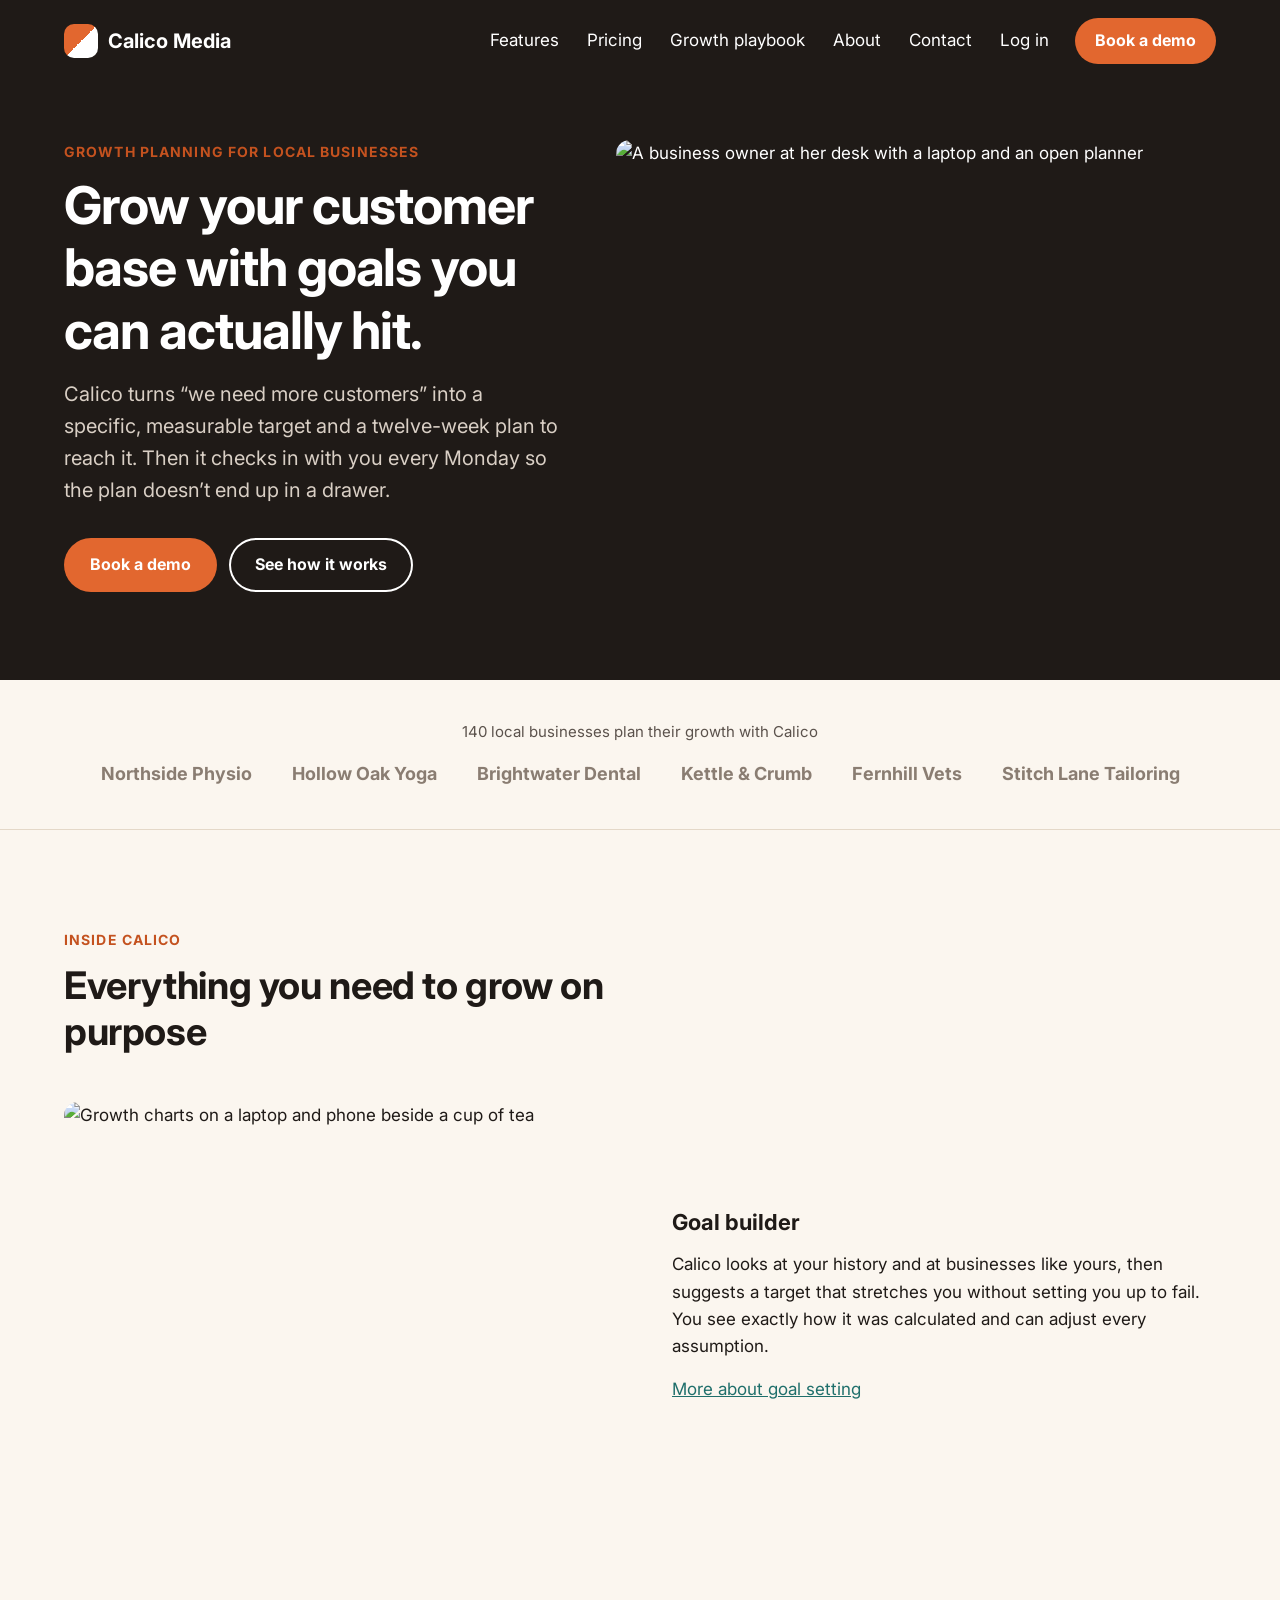
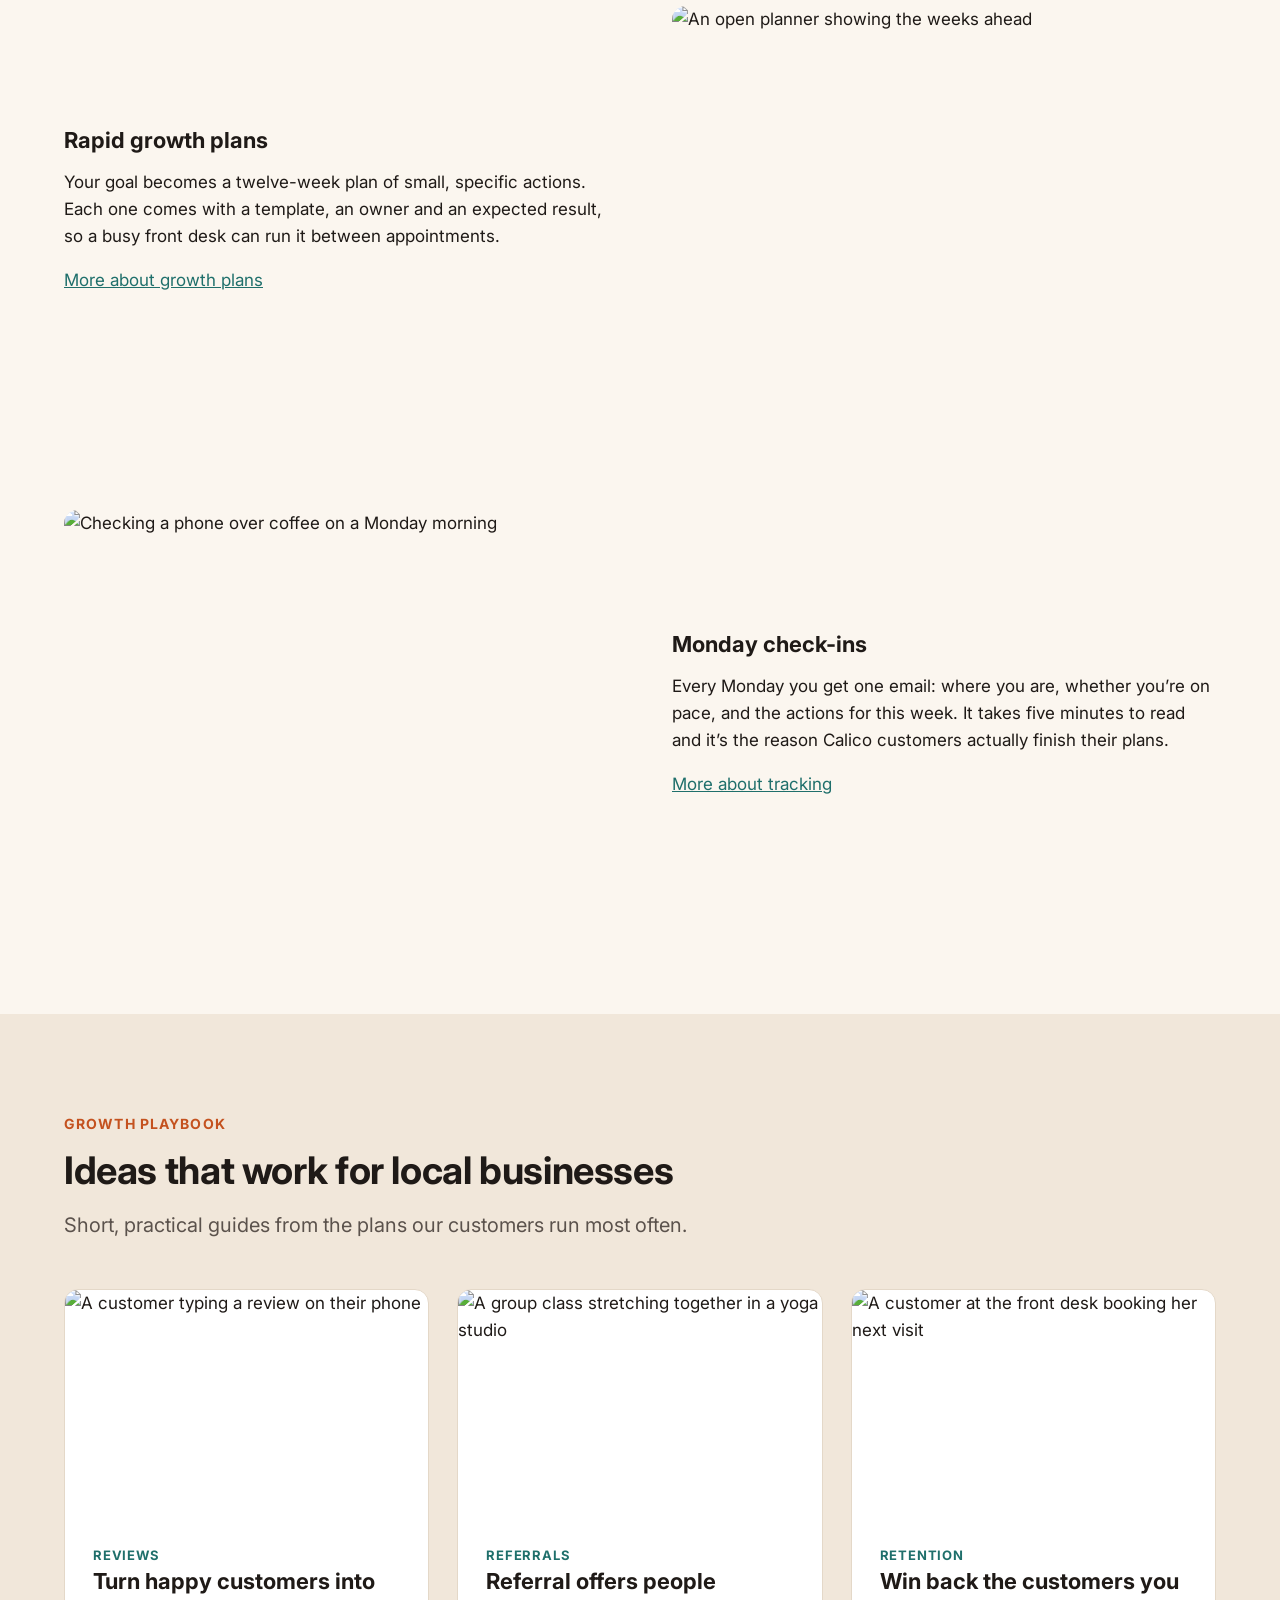
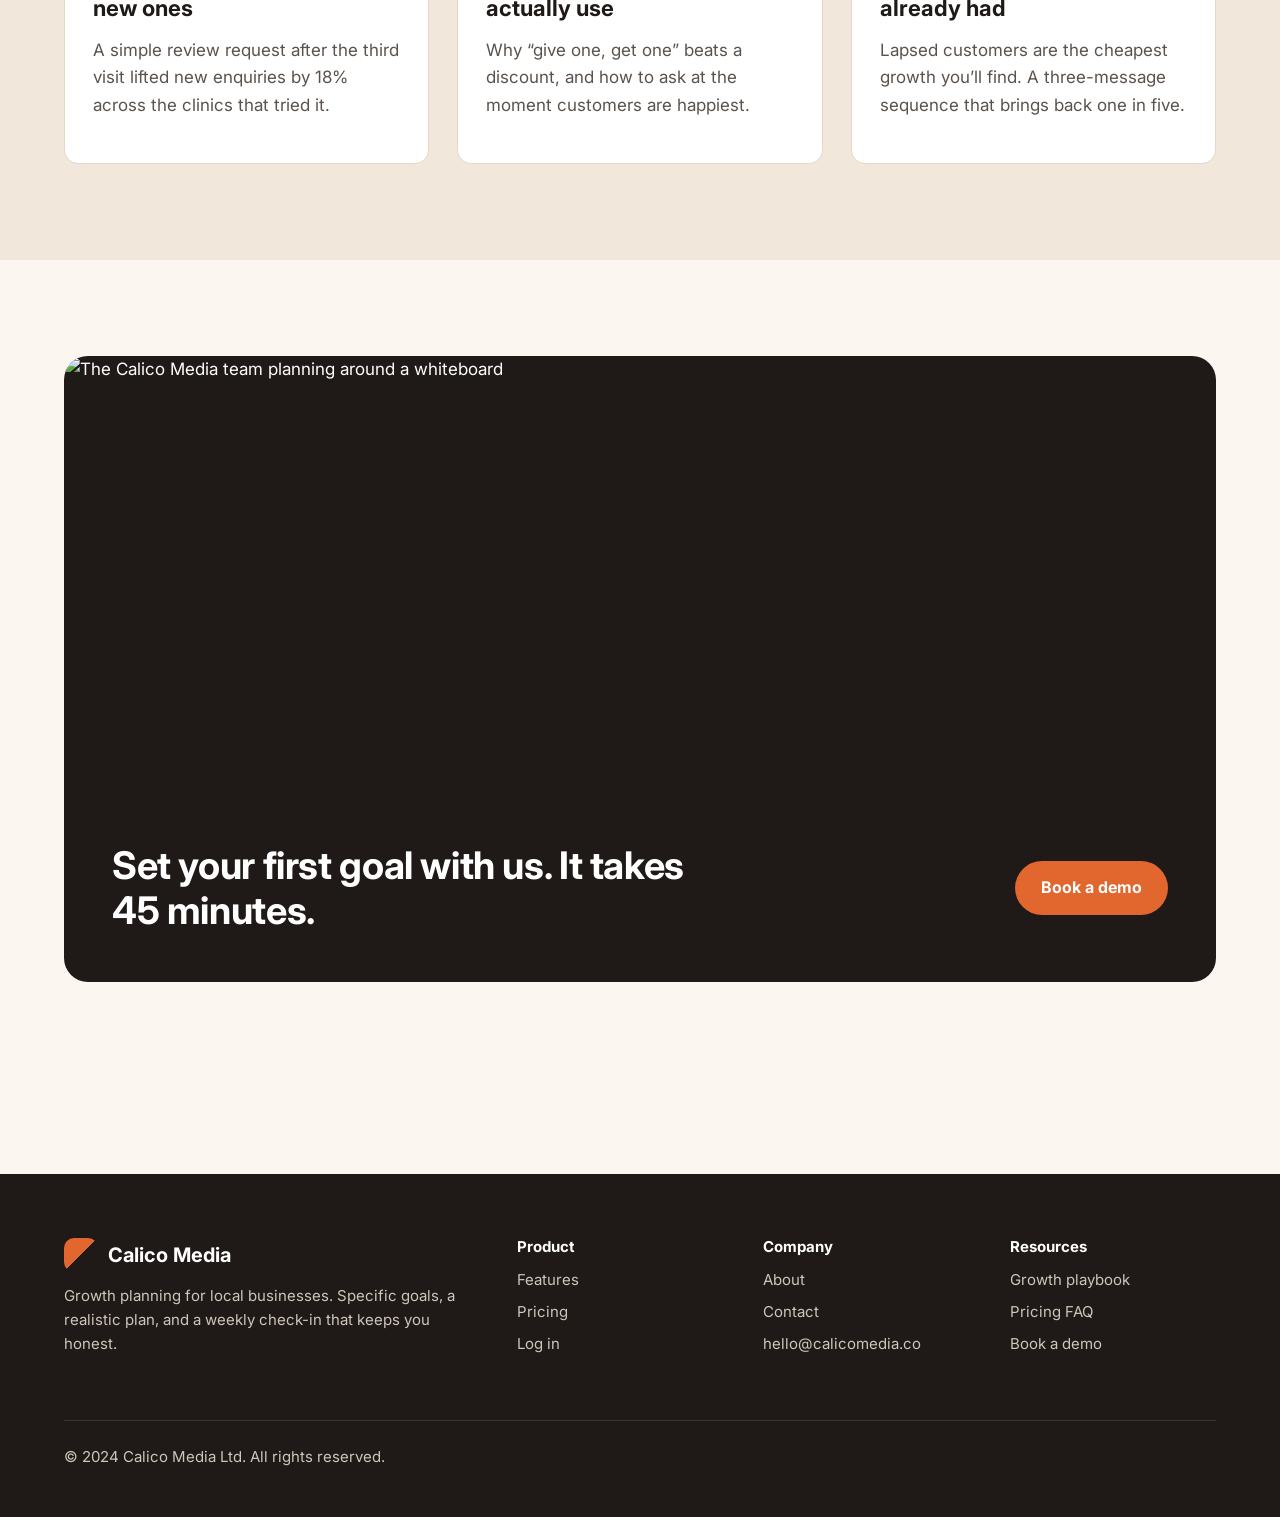
==== public/index.html @ 0b931388 "Fix Responsiveness of home page" ====
<!DOCTYPE html>
<html lang="en">
<head>
  <meta charset="utf-8">
  <meta name="viewport" content="width=device-width, initial-scale=1">
  <title>Calico Media | Growth planning for local businesses</title>
  <meta name="description" content="Calico helps local businesses grow their customer base with specific, measurable, realistic goals and a rapid growth plan you can run every week.">
  <link rel="preconnect" href="https://fonts.googleapis.com">
  <link rel="preconnect" href="https://fonts.gstatic.com" crossorigin>
  <link href="https://fonts.googleapis.com/css2?family=Inter:wght@100;200;300;400;500;600;700;800;900&display=swap" rel="stylesheet">
  <link rel="stylesheet" href="css/styles.css">
</head>
<body>
  <header class="site-header site-header--home">
    <div class="container">
      <a class="logo" href="index.html"><span class="logo-mark"></span>Calico Media</a>
      <nav aria-label="Main">
        <ul class="nav-links nav-links__homepage">
          <li><a href="features.html">Features</a></li>
          <li><a href="pricing.html">Pricing</a></li>
          <li><a href="#playbook">Growth playbook</a></li>
          <li><a href="about.html">About</a></li>
          <li><a href="contact.html">Contact</a></li>
          <li><a href="https://app.calicomedia.co/login">Log in</a></li>
          <li><a class="btn" href="contact.html">Book a demo</a></li>
        </ul>

        <button class="modal__btn" onclick="openModal()">
          <svg class="modal__svg" xmlns="http://www.w3.org/2000/svg" viewBox="0 0 640 640"><!--!Font Awesome Free v7.3.1 by @fontawesome - https://fontawesome.com License - https://fontawesome.com/license/free Copyright 2026 Fonticons, Inc.--><path d="M96 160C96 142.3 110.3 128 128 128L512 128C529.7 128 544 142.3 544 160C544 177.7 529.7 192 512 192L128 192C110.3 192 96 177.7 96 160zM96 320C96 302.3 110.3 288 128 288L512 288C529.7 288 544 302.3 544 320C544 337.7 529.7 352 512 352L128 352C110.3 352 96 337.7 96 320zM544 480C544 497.7 529.7 512 512 512L128 512C110.3 512 96 497.7 96 480C96 462.3 110.3 448 128 448L512 448C529.7 448 544 462.3 544 480z"/></svg>
        </button>

      <div class="modal__container">
        <button class="modal__btn" onclick="closeModal()">
          <svg class="modal__svg modal__svg--close" xmlns="http://www.w3.org/2000/svg" viewBox="0 0 640 640"><!--!Font Awesome Free v7.3.1 by @fontawesome - https://fontawesome.com License - https://fontawesome.com/license/free Copyright 2026 Fonticons, Inc.--><path d="M504.6 148.5C515.9 134.9 514.1 114.7 500.5 103.4C486.9 92.1 466.7 93.9 455.4 107.5L320 270L184.6 107.5C173.3 93.9 153.1 92.1 139.5 103.4C125.9 114.7 124.1 134.9 135.4 148.5L278.3 320L135.4 491.5C124.1 505.1 125.9 525.3 139.5 536.6C153.1 547.9 173.3 546.1 184.6 532.5L320 370L455.4 532.5C466.7 546.1 486.9 547.9 500.5 536.6C514.1 525.3 515.9 505.1 504.6 491.5L361.7 320L504.6 148.5z"/></svg>
        </button>
        <ul class="nav-links">
          <li><a href="features.html" onclick="closeModal()">Features</a></li>
          <li><a href="pricing.html" onclick="closeModal()">Pricing</a></li>
          <li><a href="#playbook" onclick="closeModal()">Growth playbook</a></li>
          <li><a href="about.html" onclick="closeModal()">About</a></li>
          <li><a href="contact.html" onclick="closeModal()">Contact</a></li>
          <li><a href="https://app.calicomedia.co/login" onclick="closeModal()">Log in</a></li>
          <li><a class="btn" href="contact.html" onclick="closeModal()">Book a demo</a></li>
        </ul>
      </div>
      </nav>
    </div>
  </header>

  <main>
    <section class="hero">
      <div class="container hero-inner">
        <div class="hero-text">
          <span class="eyebrow">Growth planning for local businesses</span>
          <h1>Grow your customer base with goals you can actually hit.</h1>
          <p class="lead">Calico turns &ldquo;we need more customers&rdquo; into a specific, measurable target and a twelve-week plan to reach it. Then it checks in with you every Monday so the plan doesn&rsquo;t end up in a drawer.</p>
          <div class="hero-actions">
            <a class="btn" href="contact.html">Book a demo</a>
            <a class="btn btn--ghost" href="features.html">See how it works</a>
          </div>
        </div>
        <div class="hero-media">
          <img class="hero-image" src="images/hero-weekly-plan.jpg" alt="A business owner at her desk with a laptop and an open planner">
        </div>
      </div>
    </section>

    <section class="trust">
      <div class="container">
        <p>140 local businesses plan their growth with Calico</p>
        <ul class="trust-list">
          <li>Northside Physio</li>
          <li>Hollow Oak Yoga</li>
          <li>Brightwater Dental</li>
          <li>Kettle &amp; Crumb</li>
          <li>Fernhill Vets</li>
          <li>Stitch Lane Tailoring</li>
        </ul>
      </div>
    </section>

    <section class="section">
      <div class="container">
        <div class="section-intro">
          <span class="eyebrow">Inside Calico</span>
          <h2>Everything you need to grow on purpose</h2>
        </div>

        <div class="feature-row">
          <div class="feature-media">
            <img src="images/feature-goal-builder.jpg" alt="Growth charts on a laptop and phone beside a cup of tea">
          </div>
          <div>
            <h3>Goal builder</h3>
            <p>Calico looks at your history and at businesses like yours, then suggests a target that stretches you without setting you up to fail. You see exactly how it was calculated and can adjust every assumption.</p>
            <a href="features.html">More about goal setting</a>
          </div>
        </div>

        <div class="feature-row feature-row--reverse">
          <div class="feature-media">
            <img src="images/feature-growth-plan.jpg" alt="An open planner showing the weeks ahead">
          </div>
          <div>
            <h3>Rapid growth plans</h3>
            <p>Your goal becomes a twelve-week plan of small, specific actions. Each one comes with a template, an owner and an expected result, so a busy front desk can run it between appointments.</p>
            <a href="features.html">More about growth plans</a>
          </div>
        </div>

        <div class="feature-row">
          <div class="feature-media">
            <img src="images/feature-monday-checkin.jpg" alt="Checking a phone over coffee on a Monday morning">
          </div>
          <div>
            <h3>Monday check-ins</h3>
            <p>Every Monday you get one email: where you are, whether you&rsquo;re on pace, and the actions for this week. It takes five minutes to read and it&rsquo;s the reason Calico customers actually finish their plans.</p>
            <a href="features.html">More about tracking</a>
          </div>
        </div>
      </div>
    </section>

    <section class="section section--sand" id="playbook">
      <div class="container">
        <div class="section-intro">
          <span class="eyebrow">Growth playbook</span>
          <h2>Ideas that work for local businesses</h2>
          <p class="lead">Short, practical guides from the plans our customers run most often.</p>
        </div>
        <div class="playbook-grid">
          <article class="card">
            <img src="images/playbook-reviews.jpg" alt="A customer typing a review on their phone">
            <div class="card-body">
              <span class="card-tag">Reviews</span>
              <h3>Turn happy customers into new ones</h3>
              <p>A simple review request after the third visit lifted new enquiries by 18% across the clinics that tried it.</p>
            </div>
          </article>
          <article class="card">
            <img src="images/playbook-referrals.jpg" alt="A group class stretching together in a yoga studio">
            <div class="card-body">
              <span class="card-tag">Referrals</span>
              <h3>Referral offers people actually use</h3>
              <p>Why &ldquo;give one, get one&rdquo; beats a discount, and how to ask at the moment customers are happiest.</p>
            </div>
          </article>
          <article class="card">
            <img src="images/playbook-rebooking.jpg" alt="A customer at the front desk booking her next visit">
            <div class="card-body">
              <span class="card-tag">Retention</span>
              <h3>Win back the customers you already had</h3>
              <p>Lapsed customers are the cheapest growth you&rsquo;ll find. A three-message sequence that brings back one in five.</p>
            </div>
          </article>
        </div>
      </div>
    </section>

    <section class="section">
      <div class="container">
        <div class="cta-band">
          <img src="images/team-workshop.jpg" alt="The Calico Media team planning around a whiteboard">
          <div class="cta-body">
            <h2>Set your first goal with us. It takes 45 minutes.</h2>
            <a class="btn" href="contact.html">Book a demo</a>
          </div>
        </div>
      </div>
    </section>
  </main>

  <footer class="site-footer">
    <div class="container">
      <div class="footer-grid">
        <div>
          <a class="logo" href="index.html"><span class="logo-mark"></span>Calico Media</a>
          <p>Growth planning for local businesses. Specific goals, a realistic plan, and a weekly check-in that keeps you honest.</p>
        </div>
        <div>
          <h4>Product</h4>
          <ul>
            <li><a href="features.html">Features</a></li>
            <li><a href="pricing.html">Pricing</a></li>
            <li><a href="https://app.calicomedia.co/login">Log in</a></li>
          </ul>
        </div>
        <div>
          <h4>Company</h4>
          <ul>
            <li><a href="about.html">About</a></li>
            <li><a href="contact.html">Contact</a></li>
            <li><a href="mailto:hello@calicomedia.co">hello@calicomedia.co</a></li>
          </ul>
        </div>
        <div>
          <h4>Resources</h4>
          <ul>
            <li><a href="index.html#playbook">Growth playbook</a></li>
            <li><a href="pricing.html#faq">Pricing FAQ</a></li>
            <li><a href="contact.html">Book a demo</a></li>
          </ul>
        </div>
      </div>
      <div class="footer-bottom">
        <p>&copy; 2024 Calico Media Ltd. All rights reserved.</p>
      </div>
    </div>
  </footer>
</body>
</html>
---- public/css/styles.css ----
/* Calico Media marketing site */

:root {
  --ink: #1f1a17;
  --ink-soft: #5b524c;
  --cream: #fbf6ef;
  --sand: #f1e7da;
  --white: #ffffff;
  --orange: #e2672f;
  --orange-dark: #c4521f;
  --teal: #1f6f6b;
  --line: #e4d8c8;
  --radius: 14px;
}

*,
*::before,
*::after {
  box-sizing: border-box;
}

html {
  overflow-y: scroll;
}

body {
  margin: 0;
  font-family: 'Inter', -apple-system, BlinkMacSystemFont, 'Segoe UI', sans-serif;
  font-weight: 400;
  font-size: 17px;
  line-height: 1.6;
  color: var(--ink);
  background: var(--cream);
}

h1,
h2,
h3,
h4 {
  font-weight: 700;
  line-height: 1.2;
  margin: 0 0 16px;
}

h1 {
  font-size: 52px;
  letter-spacing: -0.02em;
}

h2 {
  font-size: 38px;
  letter-spacing: -0.01em;
}

h3 {
  font-size: 22px;
}

p {
  margin: 0 0 16px;
}

a {
  color: var(--teal);
}

img {
  max-width: 100%;
}

.container {
  max-width: 1200px;
  margin: 0 auto;
  padding: 0 24px;
}

.section {
  padding: 96px 0;
}

.section--sand {
  background: var(--sand);
}

.eyebrow {
  display: inline-block;
  font-size: 14px;
  font-weight: 700;
  letter-spacing: 0.08em;
  text-transform: uppercase;
  color: var(--orange-dark);
  margin-bottom: 12px;
}

.lead {
  font-size: 20px;
  color: var(--ink-soft);
  max-width: 640px;
}

.section-intro {
  max-width: 680px;
  margin-bottom: 48px;
}

.btn {
  display: inline-block;
  padding: 14px 26px;
  border-radius: 999px;
  background: var(--orange);
  color: var(--white);
  font-weight: 700;
  text-decoration: none;
  border: 0;
  font-size: 16px;
  font-family: inherit;
  cursor: pointer;
}

.btn:hover {
  background: var(--orange-dark);
}

.btn--ghost {
  background: transparent;
  color: inherit;
  box-shadow: inset 0 0 0 2px currentColor;
}

.btn--ghost:hover {
  background: rgba(255, 255, 255, 0.1);
}

/* Header */

.site-header {
  background: var(--white);
  border-bottom: 1px solid var(--line);
}

.site-header .container {
  display: flex;
  flex-wrap: wrap;
  align-items: center;
  justify-content: space-between;
  gap: 12px 32px;
  padding-top: 18px;
  padding-bottom: 18px;
}

.logo {
  display: flex;
  align-items: center;
  gap: 10px;
  flex-shrink: 0;
  font-size: 20px;
  font-weight: 700;
  color: var(--ink);
  text-decoration: none;
}

.logo-mark {
  width: 34px;
  height: 34px;
  border-radius: 10px;
  background: linear-gradient(135deg, var(--orange) 0%, var(--orange) 50%, var(--ink) 50%, var(--ink) 100%);
}

.nav-links {
  display: flex;
  flex-wrap: wrap;
  align-items: center;
  gap: 8px 28px;
  list-style: none;
  margin: 0;
  padding: 0;
}

.nav-links a {
  color: var(--ink);
  text-decoration: none;
}

.nav-links a:hover,
.nav-links a[aria-current='page'] {
  color: var(--orange-dark);
}

.site-header--home {
  background: var(--ink);
  border-bottom: 0;
}

.site-header--home .logo,
.site-header--home .nav-links a {
  color: var(--white);
}

.site-header--home .logo-mark {
  background: linear-gradient(135deg, var(--orange) 0%, var(--orange) 50%, var(--white) 50%, var(--white) 100%);
}

.site-header--home .container {
  flex-wrap: nowrap;
}

.site-header--home nav {
  min-width: 0;
}

.site-header--home .nav-links {
  flex-wrap: nowrap;
  gap: 0;
}

.site-header--home .nav-links li {
  min-width: 0;
}

.site-header--home .nav-links a {
  display: block;
  padding: 0 14px;
  white-space: nowrap;
}

.site-header--home .nav-links li:last-child {
  flex-shrink: 0;
}

.site-header--home .nav-links .btn {
  margin-left: 12px;
  padding: 10px 20px;
}

.modal__btn {
  display: none;
  color: var(--white);
  background-color: transparent;
  margin: 0;
  padding: 6px;
  box-shadow: 0;
  border: 0;
  cursor: pointer;
}
.modal__svg {
  fill: var(--white);
  width: 32px;
  background-color: transparent;
  cursor: pointer;
}

.modal__container {
  display: flex;
  justify-content: center;
  align-items: center;
  z-index: 100;
  position: absolute;
  background-color: var(--ink);
  justify-content: center;
  height: 100vh;
  width: 100%;
  inset: 0;
  overflow: hidden;
  opacity: 0;
  transition: all 300ms ease;
  visibility: hidden;
}

.modal__container .nav-links {
  flex-direction: column;
  gap: 24px;
  font-size: 24px;
}

.modal__container .nav-links .btn {
  padding: 8px 24px;
  font-size: 24px;
}

.modal__container .modal__btn {
  position: absolute;
  top: 20px;
  right: 20px;
}

.modal__container--open .modal__container {
  display: flex;
  visibility: visible;
  opacity: 1;
}

/* Home hero */

.hero {
  background: var(--ink);
  color: var(--white);
  padding: 56px 0 88px;
}

.hero-inner {
  display: flex;
  align-items: center;
  gap: 56px;
}

.hero-text {
  flex: 1;
}

.hero-text .lead {
  color: #d9cfc5;
}

.hero-actions {
  display: flex;
  flex-wrap: wrap;
  gap: 12px;
  margin-top: 32px;
}

.hero-media {
  width: 600px;
  flex-shrink: 0;
}

.hero-image {
  width: 100%;
  aspect-ratio: 4 / 3;
  object-fit: cover;
  border-radius: var(--radius);
  display: block;
}

/* Trust strip */

.trust {
  padding: 40px 0;
  border-bottom: 1px solid var(--line);
  text-align: center;
}

.trust p {
  color: var(--ink-soft);
  font-size: 15px;
}

.trust-list {
  display: flex;
  flex-wrap: wrap;
  justify-content: center;
  gap: 12px 40px;
  list-style: none;
  margin: 0;
  padding: 0;
  font-weight: 700;
  font-size: 18px;
  color: #8a7d72;
}

/* Steps */

.steps {
  display: grid;
  grid-template-columns: repeat(auto-fit, minmax(240px, 1fr));
  gap: 24px;
}

.step {
  background: var(--white);
  border: 1px solid var(--line);
  border-radius: var(--radius);
  padding: 32px;
}

.step-number {
  display: inline-flex;
  align-items: center;
  justify-content: center;
  width: 40px;
  height: 40px;
  border-radius: 50%;
  background: var(--sand);
  color: var(--orange-dark);
  font-weight: 700;
  margin-bottom: 16px;
}

/* Check list */

.check-list {
  list-style: none;
  margin: 24px 0 0;
  padding: 0;
}

.check-list li {
  position: relative;
  padding-left: 32px;
  margin-bottom: 14px;
}

.check-list li::before {
  content: '';
  position: absolute;
  left: 0;
  top: 6px;
  width: 16px;
  height: 16px;
  border-radius: 50%;
  background: var(--teal);
  box-shadow: inset 0 0 0 4px #cfe6e4;
}

/* FAQ */

.faq {
  max-width: 820px;
}

.faq details {
  border-top: 1px solid var(--line);
  padding: 20px 0;
}

.faq details:last-child {
  border-bottom: 1px solid var(--line);
}

.faq summary {
  font-weight: 700;
  font-size: 19px;
  cursor: pointer;
}

.faq details p {
  margin-top: 12px;
  color: var(--ink-soft);
}

/* Feature rows */

.feature-row {
  display: grid;
  grid-template-columns: 1fr 1fr;
  gap: 64px;
  align-items: center;
  margin-bottom: 96px;
}

.feature-row:last-child {
  margin-bottom: 0;
}

.feature-row--reverse .feature-media {
  order: 2;
}

.feature-media img {
  display: block;
  width: 100%;
  aspect-ratio: 4 / 3;
  object-fit: cover;
  border-radius: var(--radius);
}

/* Playbook */

.playbook-grid {
  display: grid;
  grid-template-columns: repeat(3, 1fr);
  gap: 28px;
}

/* Card grid */

.card-grid {
  display: grid;
  grid-template-columns: repeat(3, 1fr);
  gap: 28px;
}

.card {
  background: var(--white);
  border: 1px solid var(--line);
  border-radius: var(--radius);
  overflow: hidden;
}

.card img {
  display: block;
  width: 100%;
  aspect-ratio: 16 / 10;
  object-fit: cover;
}

.card-body {
  padding: 24px 28px 28px;
}

.card-body p {
  color: var(--ink-soft);
}

.card-tag {
  font-size: 13px;
  font-weight: 700;
  text-transform: uppercase;
  letter-spacing: 0.06em;
  color: var(--teal);
}

.icon-dot {
  width: 44px;
  height: 44px;
  border-radius: 12px;
  background: var(--sand);
  margin-bottom: 18px;
  position: relative;
}

.icon-dot::after {
  content: '';
  position: absolute;
  inset: 13px;
  border-radius: 50%;
  background: var(--orange);
}

/* CTA band */

.cta-band {
  background: var(--ink);
  color: var(--white);
  border-radius: 24px;
  overflow: hidden;
}

.cta-band img {
  display: block;
  width: 100%;
  aspect-ratio: 21 / 8;
  object-fit: cover;
}

.cta-body {
  padding: 48px;
  display: flex;
  flex-wrap: wrap;
  align-items: center;
  justify-content: space-between;
  gap: 24px;
}

.cta-body h2 {
  margin: 0;
  max-width: 620px;
}

/* Page header (inner pages) */

.page-header {
  padding: 80px 0 56px;
  border-bottom: 1px solid var(--line);
}

/* Pricing */

.pricing-grid {
  display: grid;
  grid-template-columns: repeat(auto-fit, minmax(260px, 1fr));
  gap: 24px;
  align-items: stretch;
}

.pricing-card {
  background: var(--white);
  border: 1px solid var(--line);
  border-radius: var(--radius);
  padding: 36px 32px;
  display: flex;
  flex-direction: column;
}

.pricing-card--featured {
  border: 2px solid var(--orange);
  box-shadow: 0 24px 48px rgba(226, 103, 47, 0.14);
}

.plan-badge {
  align-self: flex-start;
  font-size: 13px;
  font-weight: 700;
  background: var(--orange);
  color: var(--white);
  border-radius: 999px;
  padding: 4px 12px;
  margin-bottom: 16px;
}

.price {
  font-size: 48px;
  font-weight: 700;
  margin: 8px 0 4px;
}

.price small {
  font-size: 17px;
  font-weight: 400;
  color: var(--ink-soft);
}

.pricing-card .check-list {
  flex: 1;
  margin-bottom: 28px;
}

.pricing-card .btn {
  text-align: center;
}

.pricing-note {
  margin-top: 32px;
  color: var(--ink-soft);
  font-size: 15px;
}

/* About */

.stats {
  display: grid;
  grid-template-columns: repeat(auto-fit, minmax(160px, 1fr));
  gap: 16px;
}

.stat {
  background: var(--white);
  border: 1px solid var(--line);
  border-radius: var(--radius);
  padding: 28px 20px;
}

.stat-number {
  display: block;
  font-size: 48px;
  font-weight: 700;
  color: var(--orange-dark);
}

.stat-label {
  display: block;
  font-size: 15px;
  color: var(--ink-soft);
}

.prose {
  max-width: 720px;
}

.team-grid {
  display: grid;
  grid-template-columns: repeat(auto-fit, minmax(220px, 1fr));
  gap: 24px;
}

.person {
  background: var(--white);
  border: 1px solid var(--line);
  border-radius: var(--radius);
  padding: 28px;
}

.avatar {
  width: 56px;
  height: 56px;
  border-radius: 50%;
  background: var(--sand);
  color: var(--orange-dark);
  display: flex;
  align-items: center;
  justify-content: center;
  font-weight: 700;
  margin-bottom: 16px;
}

.person p {
  color: var(--ink-soft);
  font-size: 15px;
  margin: 0;
}

/* Contact */

.contact-layout {
  display: grid;
  grid-template-columns: 3fr 2fr;
  gap: 64px;
}

.contact-form label {
  display: block;
  font-weight: 700;
  margin-bottom: 6px;
}

.contact-form input,
.contact-form textarea {
  display: block;
  width: 100%;
  font: inherit;
  padding: 12px 14px;
  border: 1px solid var(--line);
  border-radius: 10px;
  background: var(--white);
  margin-bottom: 20px;
}

.contact-form textarea {
  min-height: 160px;
  resize: vertical;
}

.form-status {
  margin-top: 16px;
  font-weight: 700;
}

.form-status--success {
  color: var(--teal);
}

.form-status--error {
  color: #b3261e;
}

.contact-aside {
  background: var(--white);
  border: 1px solid var(--line);
  border-radius: var(--radius);
  padding: 32px;
  align-self: start;
}

.contact-aside h3 {
  font-size: 18px;
  margin-top: 24px;
  margin-bottom: 6px;
}

.contact-aside h3:first-child {
  margin-top: 0;
}

.contact-aside p {
  color: var(--ink-soft);
  margin: 0;
}

/* Footer */

.site-footer {
  background: var(--ink);
  color: #cfc5bb;
  padding: 64px 0 32px;
  margin-top: 96px;
  font-size: 15px;
}

.footer-grid {
  display: grid;
  grid-template-columns: 2fr 1fr 1fr 1fr;
  gap: 40px;
}

.site-footer h4 {
  color: var(--white);
  font-size: 15px;
  margin-bottom: 12px;
}

.site-footer ul {
  list-style: none;
  margin: 0;
  padding: 0;
}

.site-footer li {
  margin-bottom: 8px;
}

.site-footer a {
  color: #cfc5bb;
  text-decoration: none;
}

.site-footer a:hover {
  color: var(--white);
}

.site-footer .logo {
  color: var(--white);
  margin-bottom: 12px;
}

.footer-bottom {
  border-top: 1px solid #3a322d;
  margin-top: 48px;
  padding-top: 24px;
}

@media (max-width: 1024px) {
  .nav-links__homepage {
    display: none;
  }
  .modal__btn {
    display: flex;
  }
  .hero-inner {
    flex-direction: column-reverse;
    align-items: flex-start;
  }
  .hero-media {
    max-width: 100%;
  }
  .hero-image {
    text-align: left;
  }
  .playbook-grid {
    display: flex;
    justify-content: flex-start;
    align-items: center;
    flex-wrap: wrap;
  }
  .playbook-grid .card {
    width: calc(95% / 2);
  }
}

@media (max-width: 768px) {
  h1 {
    font-size: 40px;
  }

  h2 {
    font-size: 30px;
  }

  .section {
    padding: 64px 0;
  }

  .feature-row {
    grid-template-columns: 1fr;
    gap: 32px;
    margin-bottom: 64px;
  }

  .feature-row--reverse .feature-media {
    order: 0;
  }
  .playbook-grid .card {
    width: 100%;
  }
  .card-grid {
    grid-template-columns: repeat(2, 1fr);
  }

  .contact-layout {
    grid-template-columns: 1fr;
    gap: 40px;
  }

  .footer-grid {
    grid-template-columns: 1fr 1fr;
  }
}

@media (max-width: 480px) {
  h1 {
    font-size: 34px;
  }

  .card-grid {
    grid-template-columns: 1fr;
  }

  .cta-body {
    padding: 32px 24px;
  }

  .footer-grid {
    grid-template-columns: 1fr;
  }
}
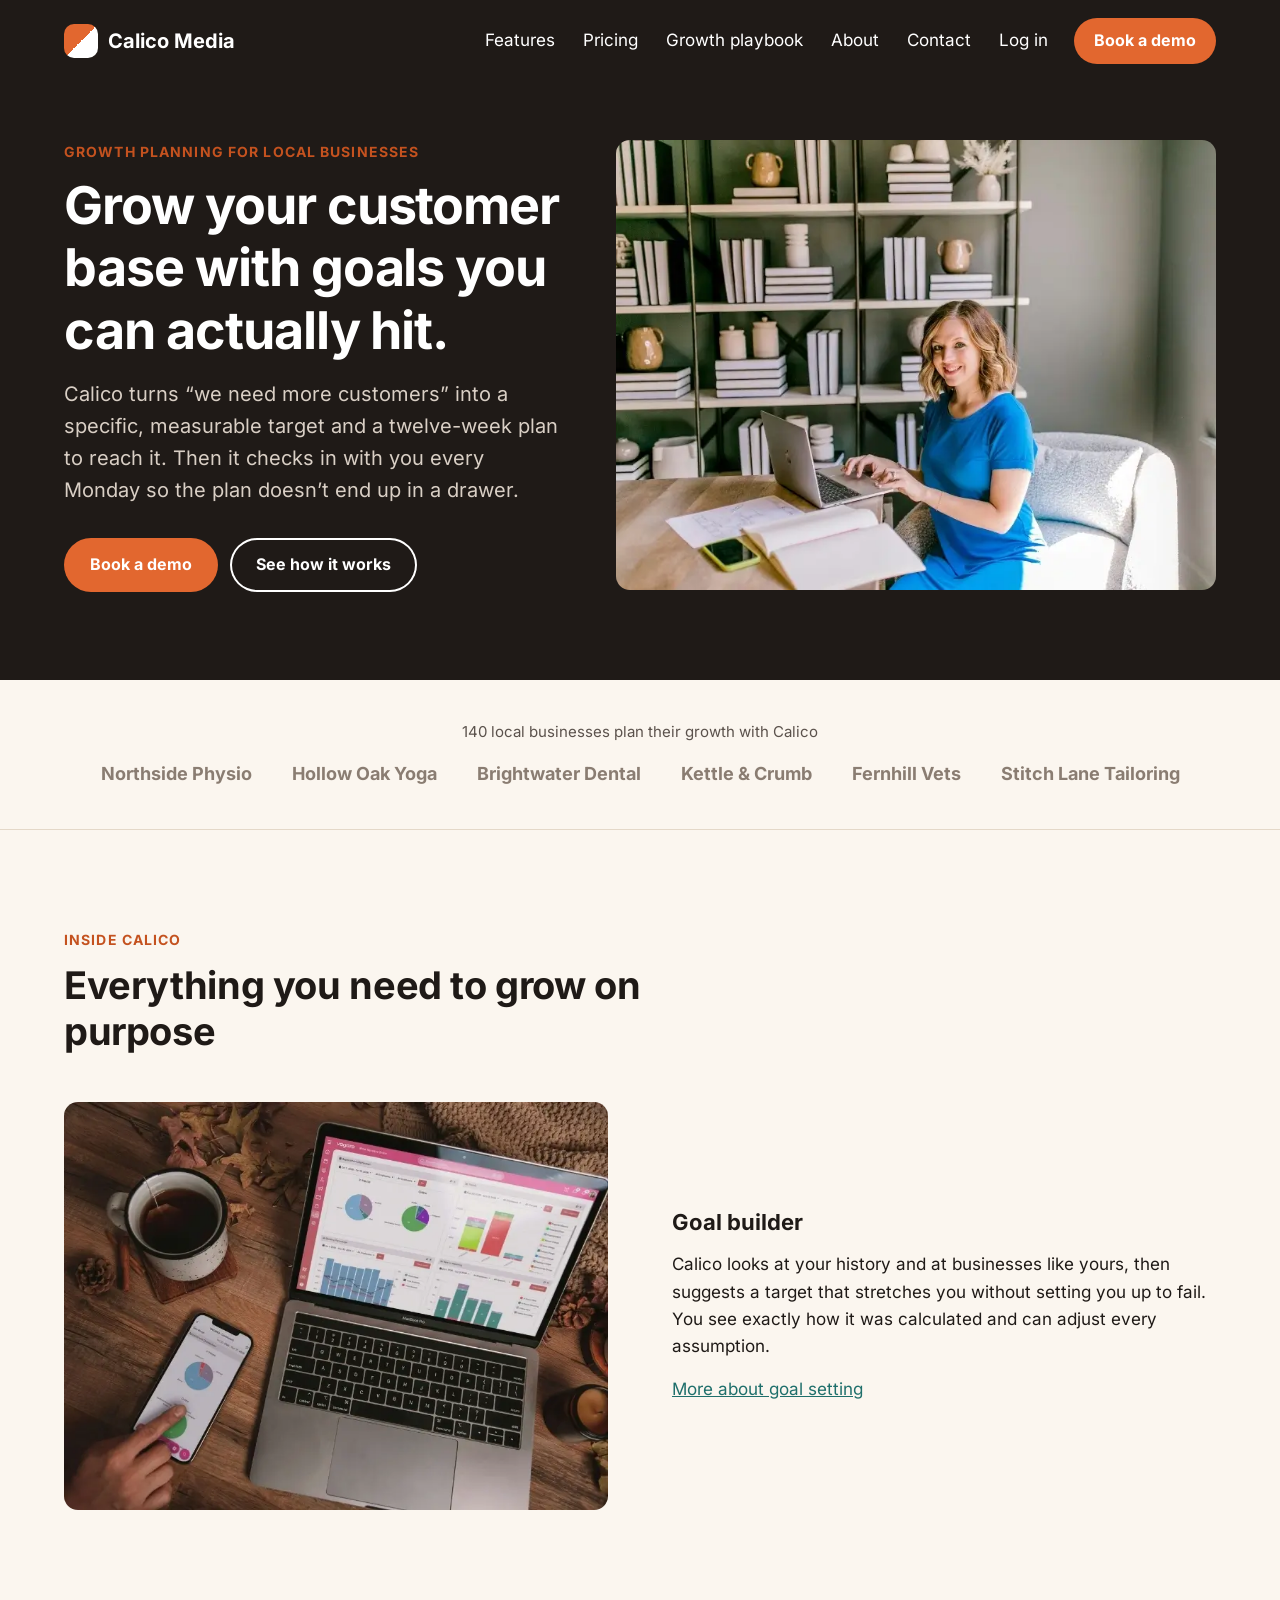
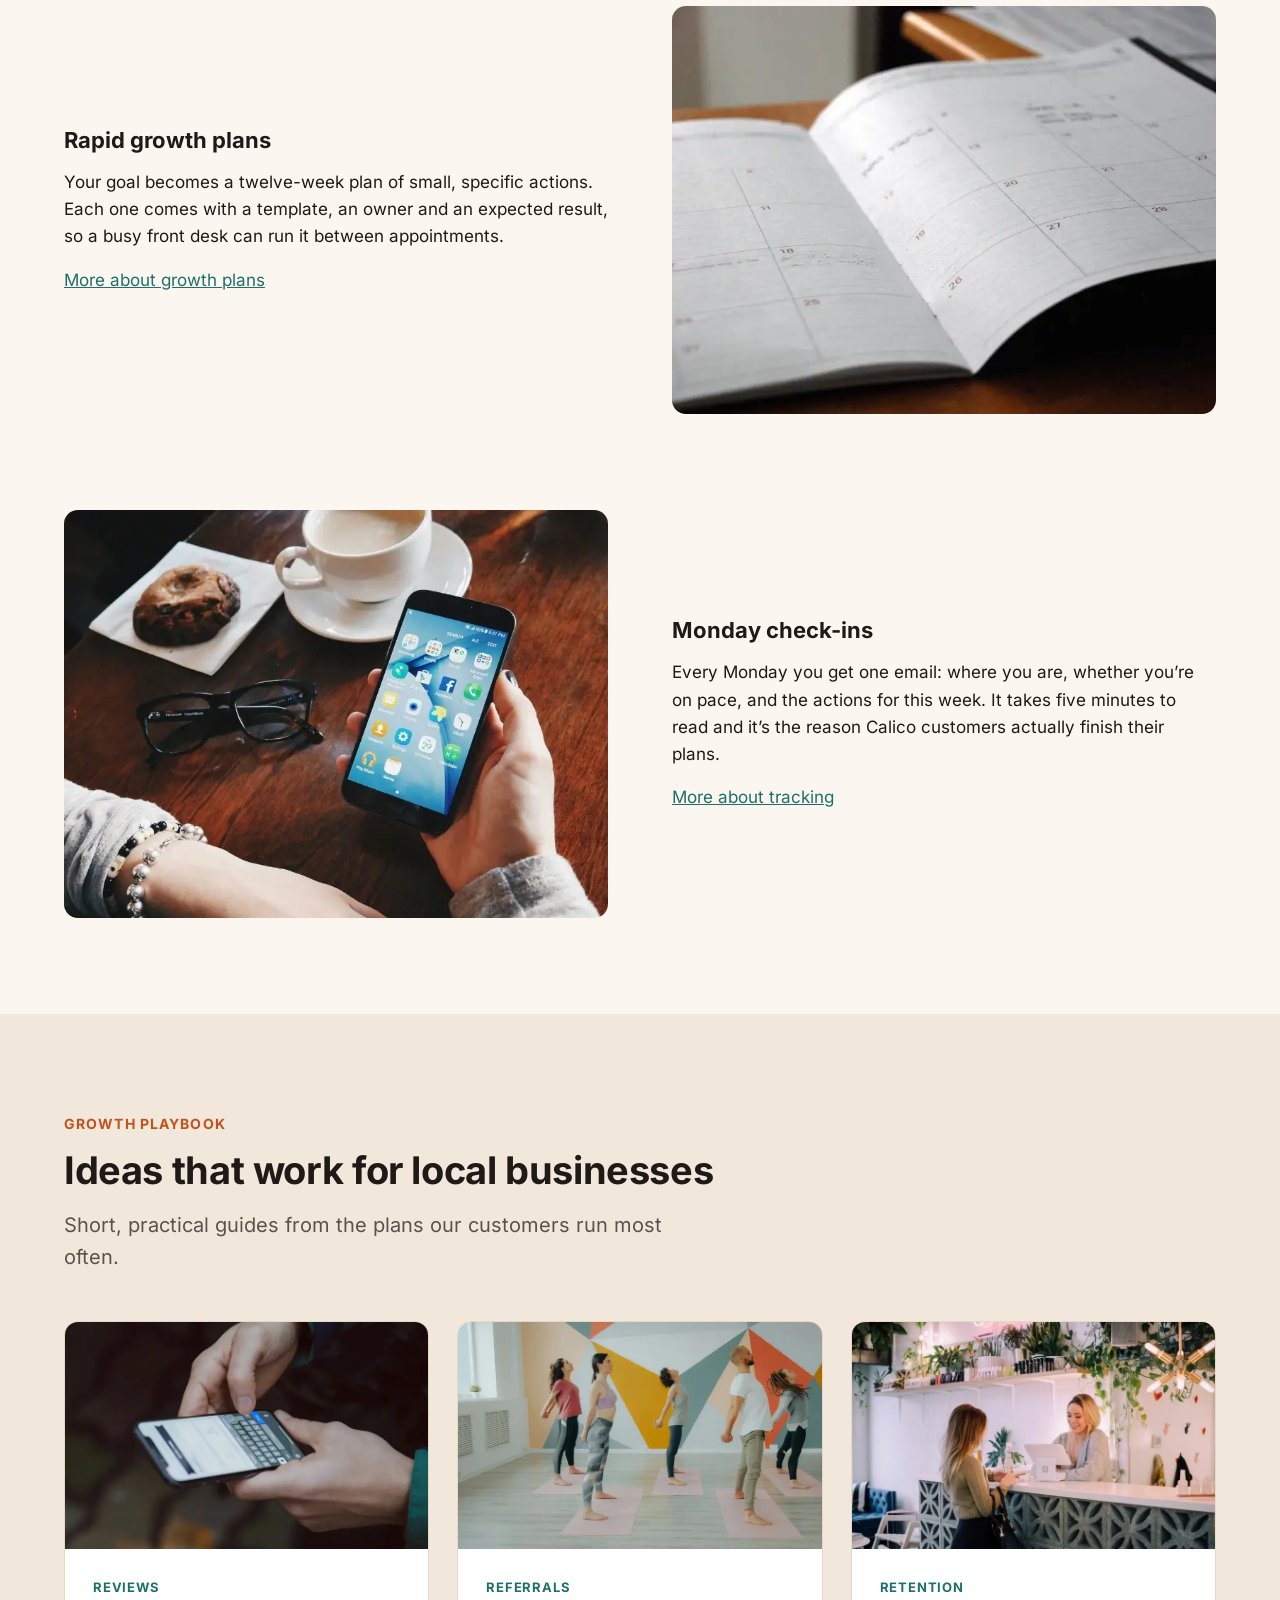
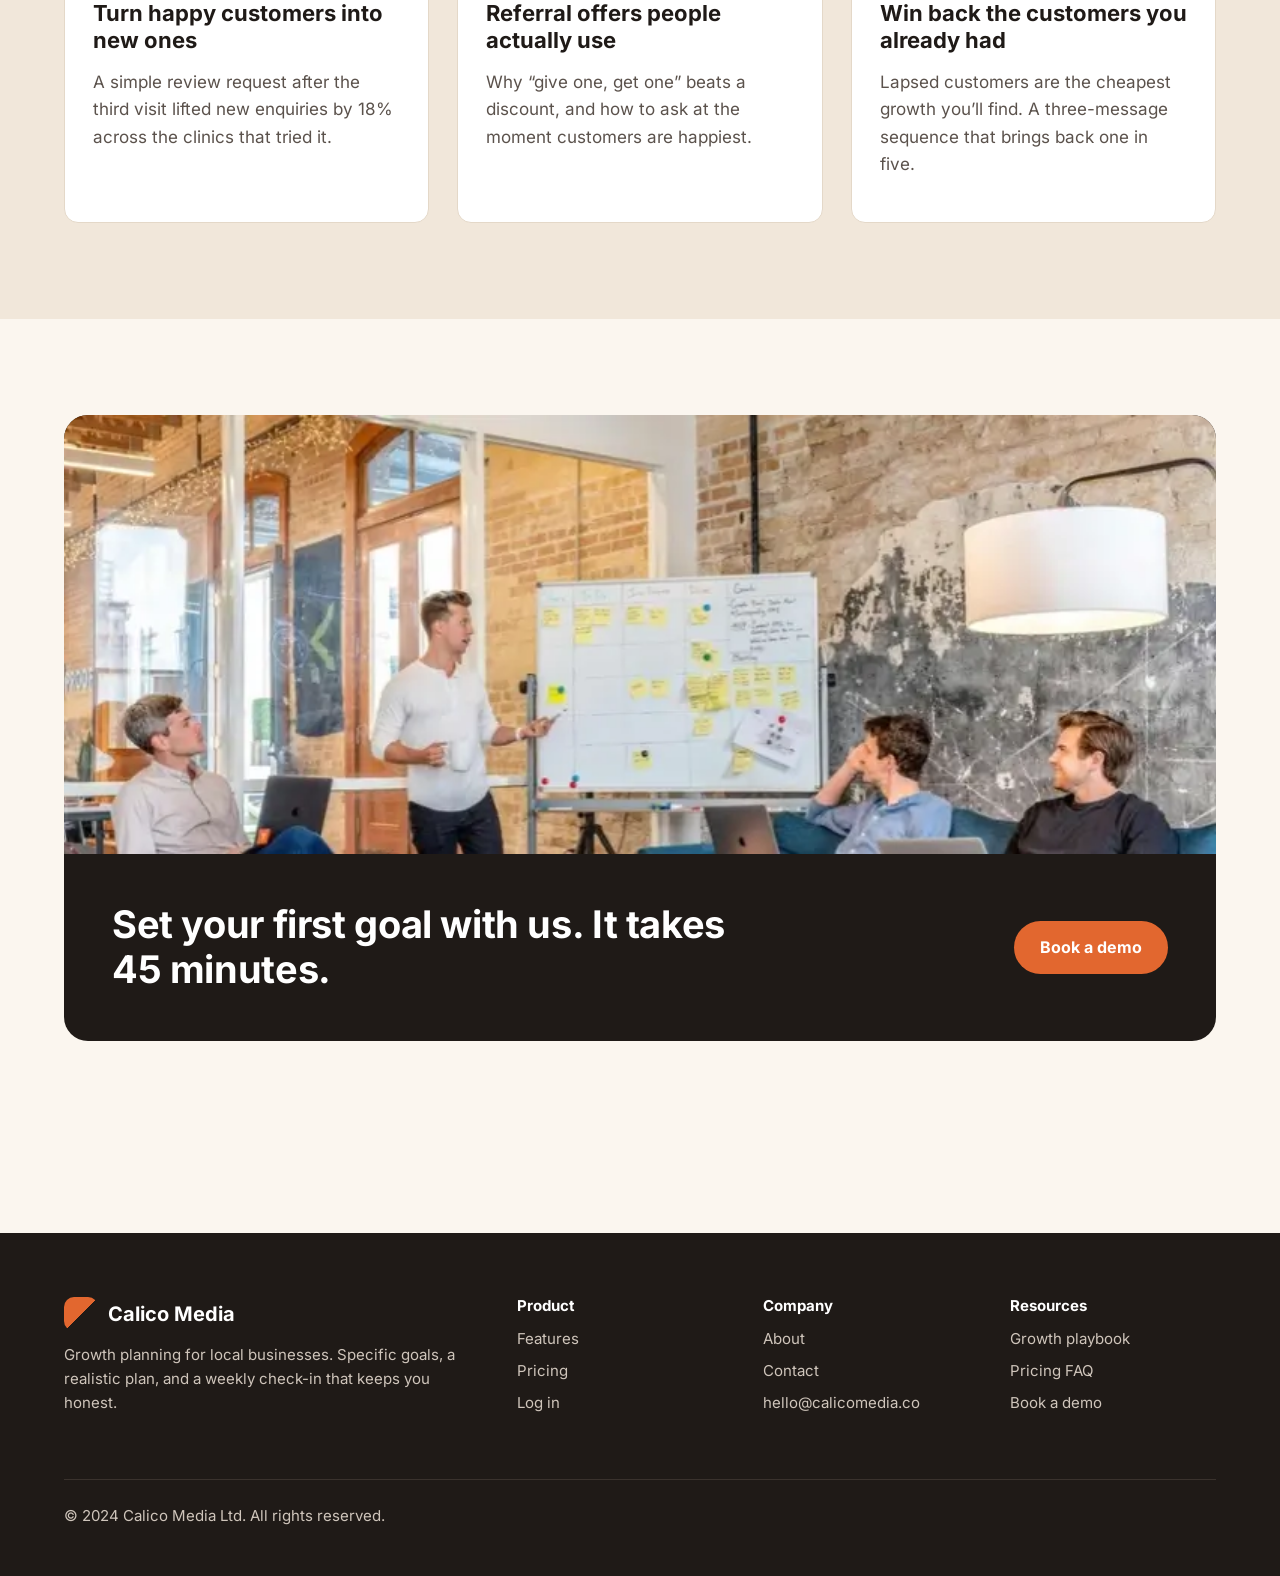
==== commit 7423b703: "Cut homepage page weight" ====
--- a/public/index.html
+++ b/public/index.html
@@ -5,10 +5,10 @@
   <meta name="viewport" content="width=device-width, initial-scale=1">
   <title>Calico Media | Growth planning for local businesses</title>
   <meta name="description" content="Calico helps local businesses grow their customer base with specific, measurable, realistic goals and a rapid growth plan you can run every week.">
-  <link rel="preconnect" href="https://fonts.googleapis.com">
-  <link rel="preconnect" href="https://fonts.gstatic.com" crossorigin>
-  <link href="https://fonts.googleapis.com/css2?family=Inter:wght@100;200;300;400;500;600;700;800;900&display=swap" rel="stylesheet">
+  <link rel="preconnect" href="fonts/inter-v20-latin-700.woff2">
+  <link rel="preconnect" href="fonts/inter-v20-latin-regular.woff2">
   <link rel="stylesheet" href="css/styles.css">
+  <script src="js/main.js"></script>
 </head>
 <body>
   <header class="site-header site-header--home">
@@ -25,12 +25,12 @@
           <li><a class="btn" href="contact.html">Book a demo</a></li>
         </ul>
 
-        <button class="modal__btn" onclick="openModal()">
+        <button class="modal__btn" onclick="openModal()" aria-label="Open modal">
           <svg class="modal__svg" xmlns="http://www.w3.org/2000/svg" viewBox="0 0 640 640"><!--!Font Awesome Free v7.3.1 by @fontawesome - https://fontawesome.com License - https://fontawesome.com/license/free Copyright 2026 Fonticons, Inc.--><path d="M96 160C96 142.3 110.3 128 128 128L512 128C529.7 128 544 142.3 544 160C544 177.7 529.7 192 512 192L128 192C110.3 192 96 177.7 96 160zM96 320C96 302.3 110.3 288 128 288L512 288C529.7 288 544 302.3 544 320C544 337.7 529.7 352 512 352L128 352C110.3 352 96 337.7 96 320zM544 480C544 497.7 529.7 512 512 512L128 512C110.3 512 96 497.7 96 480C96 462.3 110.3 448 128 448L512 448C529.7 448 544 462.3 544 480z"/></svg>
         </button>
 
       <div class="modal__container">
-        <button class="modal__btn" onclick="closeModal()">
+        <button class="modal__btn" onclick="closeModal()" aria-label="Close modal">
           <svg class="modal__svg modal__svg--close" xmlns="http://www.w3.org/2000/svg" viewBox="0 0 640 640"><!--!Font Awesome Free v7.3.1 by @fontawesome - https://fontawesome.com License - https://fontawesome.com/license/free Copyright 2026 Fonticons, Inc.--><path d="M504.6 148.5C515.9 134.9 514.1 114.7 500.5 103.4C486.9 92.1 466.7 93.9 455.4 107.5L320 270L184.6 107.5C173.3 93.9 153.1 92.1 139.5 103.4C125.9 114.7 124.1 134.9 135.4 148.5L278.3 320L135.4 491.5C124.1 505.1 125.9 525.3 139.5 536.6C153.1 547.9 173.3 546.1 184.6 532.5L320 370L455.4 532.5C466.7 546.1 486.9 547.9 500.5 536.6C514.1 525.3 515.9 505.1 504.6 491.5L361.7 320L504.6 148.5z"/></svg>
         </button>
         <ul class="nav-links">
@@ -60,7 +60,7 @@
           </div>
         </div>
         <div class="hero-media">
-          <img class="hero-image" src="images/hero-weekly-plan.jpg" alt="A business owner at her desk with a laptop and an open planner">
+          <img class="hero-image" src="images/hero-weekly-plan.webp" srcset="images/hero-weekly-plan-small.webp, 768w" sizes="(max-width: 768px) 100vw" alt="A business owner at her desk with a laptop and an open planner">
         </div>
       </div>
     </section>
@@ -88,7 +88,7 @@
 
         <div class="feature-row">
           <div class="feature-media">
-            <img src="images/feature-goal-builder.jpg" alt="Growth charts on a laptop and phone beside a cup of tea">
+            <img src="images/feature-goal-builder.webp" srcset="images/feature-goal-builder-small.webp, 768w" sizes="(max-width: 768px) 100vw" alt="Growth charts on a laptop and phone beside a cup of tea" loading="lazy">
           </div>
           <div>
             <h3>Goal builder</h3>
@@ -99,7 +99,7 @@
 
         <div class="feature-row feature-row--reverse">
           <div class="feature-media">
-            <img src="images/feature-growth-plan.jpg" alt="An open planner showing the weeks ahead">
+            <img src="images/feature-growth-plan.webp" srcset="images/feature-growth-plan-small.webp, 768w" sizes="(max-width: 768px) 100vw" alt="An open planner showing the weeks ahead" loading="lazy">
           </div>
           <div>
             <h3>Rapid growth plans</h3>
@@ -110,7 +110,7 @@
 
         <div class="feature-row">
           <div class="feature-media">
-            <img src="images/feature-monday-checkin.jpg" alt="Checking a phone over coffee on a Monday morning">
+            <img src="images/feature-monday-checkin.webp" srcset="images/feature-monday-checkin-small.webp, 768w" sizes="(max-width: 768px) 100vw" alt="Checking a phone over coffee on a Monday morning" loading="lazy">
           </div>
           <div>
             <h3>Monday check-ins</h3>
@@ -130,7 +130,7 @@
         </div>
         <div class="playbook-grid">
           <article class="card">
-            <img src="images/playbook-reviews.jpg" alt="A customer typing a review on their phone">
+            <img src="images/playbook-reviews.webp" srcset="images/playbook-reviews-small.webp, 768w" sizes="(max-width: 768px) 100vw" alt="A customer typing a review on their phone" loading="lazy">
             <div class="card-body">
               <span class="card-tag">Reviews</span>
               <h3>Turn happy customers into new ones</h3>
@@ -138,7 +138,7 @@
             </div>
           </article>
           <article class="card">
-            <img src="images/playbook-referrals.jpg" alt="A group class stretching together in a yoga studio">
+            <img src="images/playbook-referrals.webp" srcset="images/playbook-referrals-small.webp, 768w" sizes="(max-width: 768px) 100vw" alt="A group class stretching together in a yoga studio" loading="lazy">
             <div class="card-body">
               <span class="card-tag">Referrals</span>
               <h3>Referral offers people actually use</h3>
@@ -146,7 +146,7 @@
             </div>
           </article>
           <article class="card">
-            <img src="images/playbook-rebooking.jpg" alt="A customer at the front desk booking her next visit">
+            <img src="images/playbook-rebooking.webp" srcset="images/playbook-rebooking-small.webp, 768w" sizes="(max-width: 768px) 100vw" alt="A customer at the front desk booking her next visit" loading="lazy">
             <div class="card-body">
               <span class="card-tag">Retention</span>
               <h3>Win back the customers you already had</h3>
@@ -160,7 +160,7 @@
     <section class="section">
       <div class="container">
         <div class="cta-band">
-          <img src="images/team-workshop.jpg" alt="The Calico Media team planning around a whiteboard">
+          <img src="images/team-workshop.webp" srcset="images/team-workshop-small.webp, 768w" sizes="(max-width: 768px) 100vw" alt="The Calico Media team planning around a whiteboard" loading="lazy">
           <div class="cta-body">
             <h2>Set your first goal with us. It takes 45 minutes.</h2>
             <a class="btn" href="contact.html">Book a demo</a>
--- a/public/css/styles.css
+++ b/public/css/styles.css
@@ -1,4 +1,22 @@
 /* Calico Media marketing site */
+
+/* inter-regular - latin */
+@font-face {
+  font-display: swap;
+  font-family: 'Inter';
+  font-style: normal;
+  font-weight: 400;
+  src: url('../fonts/inter-v20-latin-regular.woff2') format('woff2');
+}
+/* inter-700 - latin */
+@font-face {
+  font-display: swap; 
+  font-family: 'Inter';
+  font-style: normal;
+  font-weight: 700;
+  src: url('../fonts/inter-v20-latin-700.woff2') format('woff2'); 
+}
+
 
 :root {
   --ink: #1f1a17;
@@ -19,10 +37,6 @@
   box-sizing: border-box;
 }
 
-html {
-  overflow-y: scroll;
-}
-
 body {
   margin: 0;
   font-family: 'Inter', -apple-system, BlinkMacSystemFont, 'Segoe UI', sans-serif;
@@ -230,6 +244,10 @@
 .site-header--home .nav-links .btn {
   margin-left: 12px;
   padding: 10px 20px;
+}
+
+.site-header--home html {
+  overflow-y: scroll;
 }
 
 .modal__btn {
@@ -289,6 +307,11 @@
   opacity: 1;
 }
 
+.modal__container--open {
+  max-height: 100vh;
+  overflow-y: hidden;
+}
+
 /* Home hero */
 
 .hero {
@@ -467,7 +490,7 @@
 
 .playbook-grid {
   display: grid;
-  grid-template-columns: repeat(3, 1fr);
+  grid-template-columns: repeat(auto-fit, minmax(300px, 1fr));
   gap: 28px;
 }
 
@@ -879,6 +902,16 @@
     font-size: 34px;
   }
 
+  .site-header--home .logo {
+    font-size: 16px;
+  }
+
+  .site-header--home .logo-mark {
+    width: 28px;
+    height: 28px;
+    border-radius: 7px;
+  }
+
   .card-grid {
     grid-template-columns: 1fr;
   }
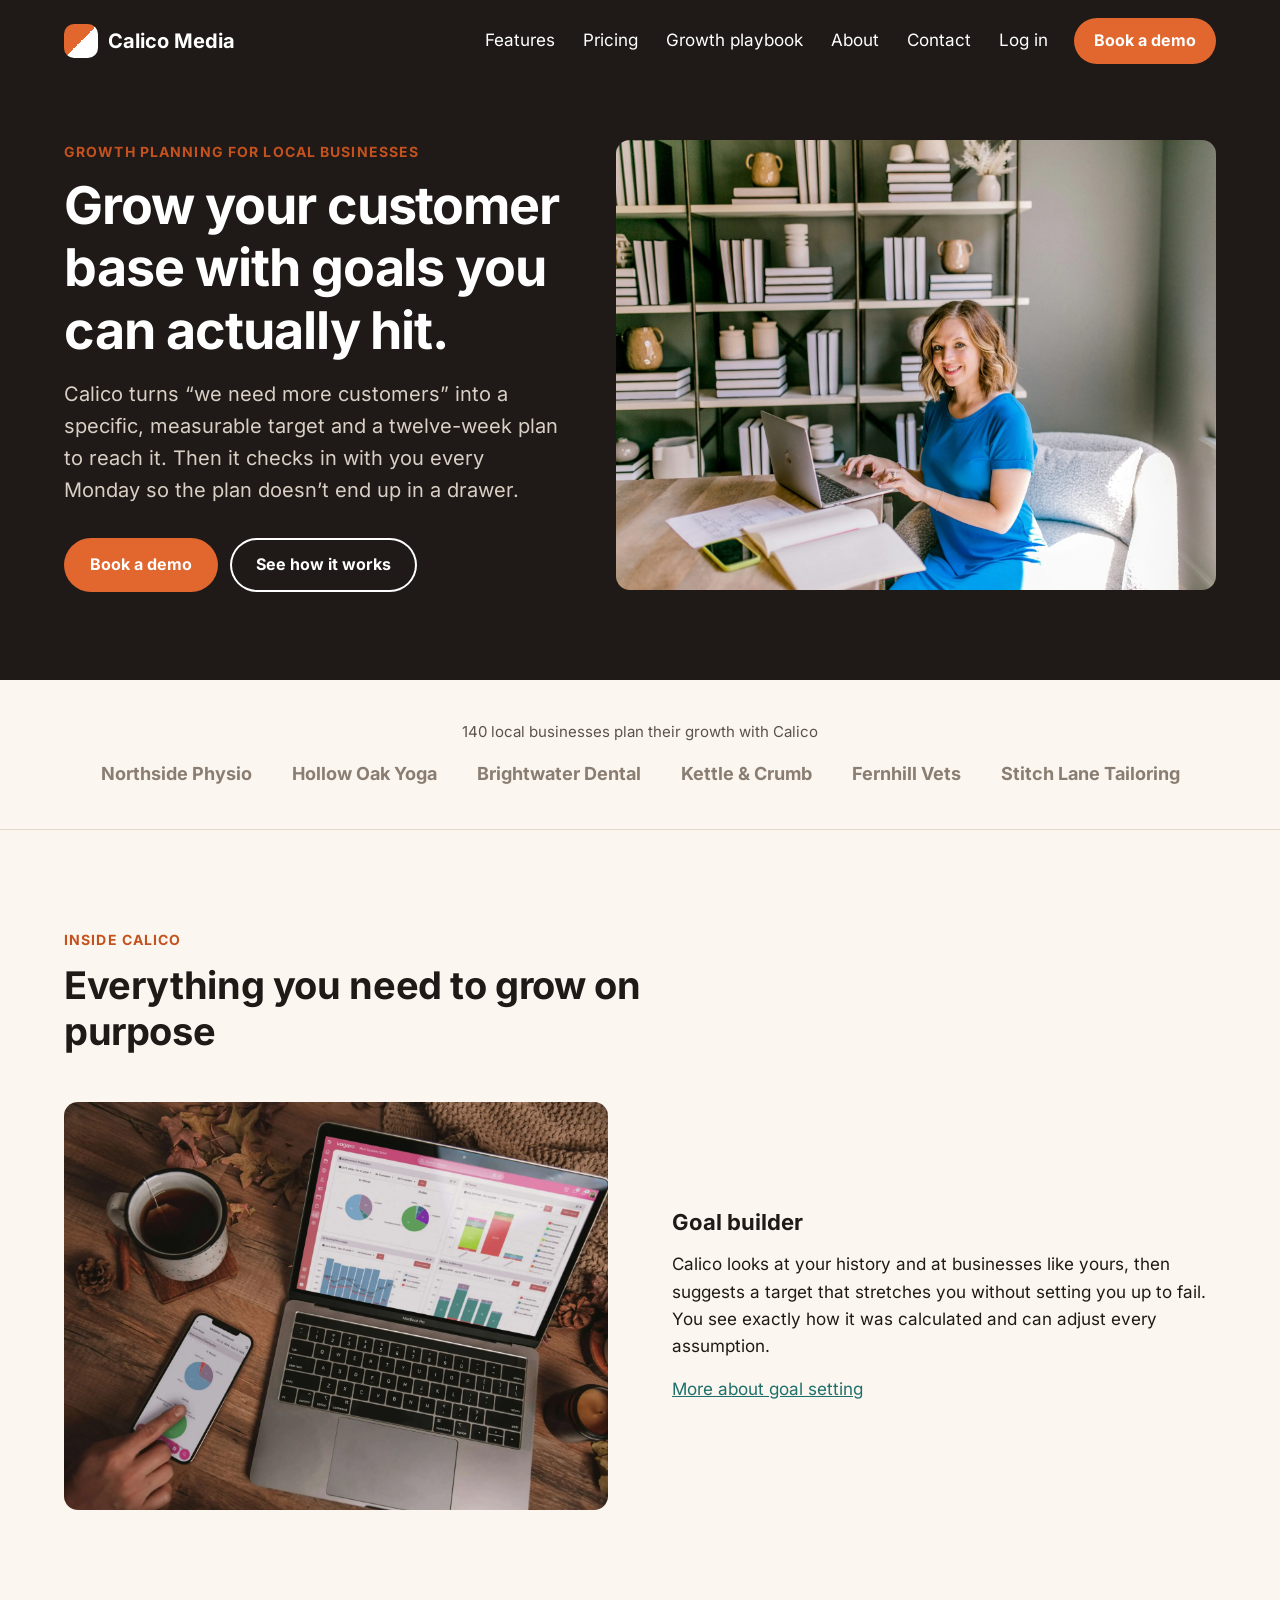
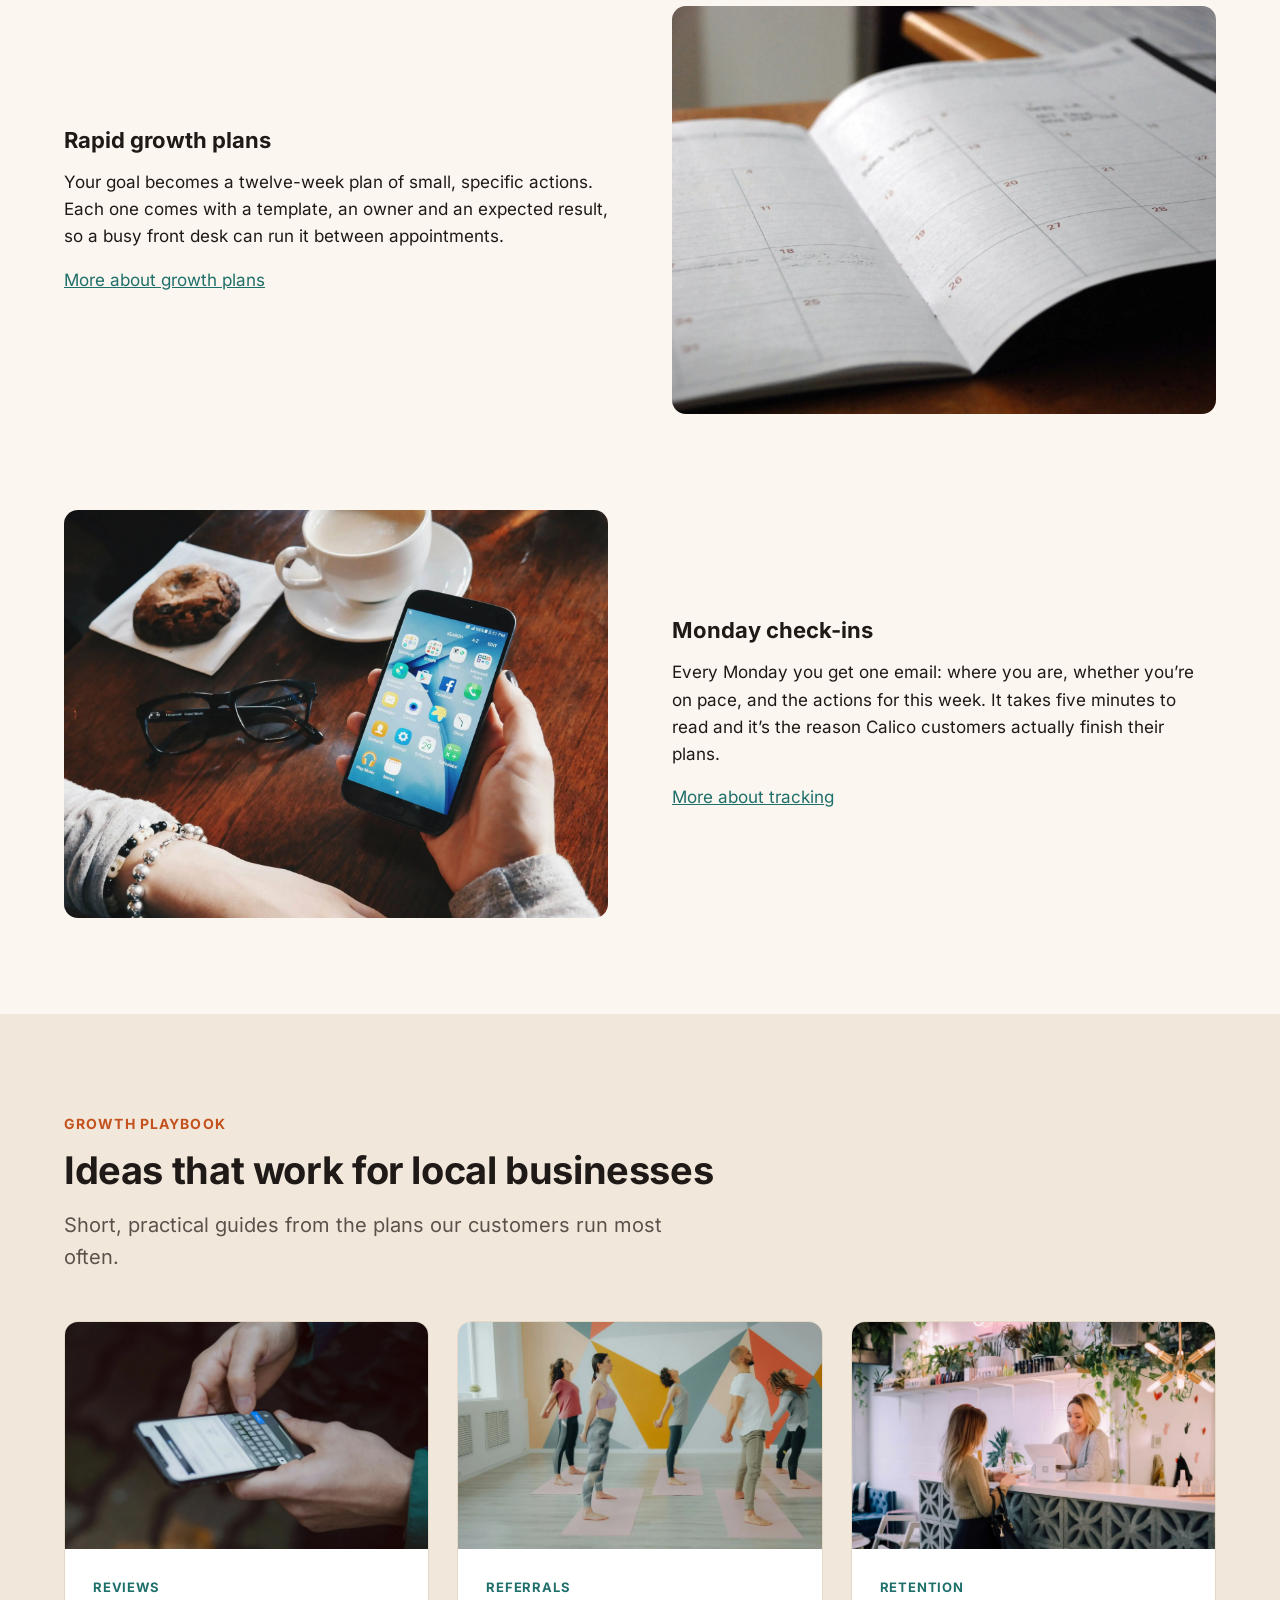
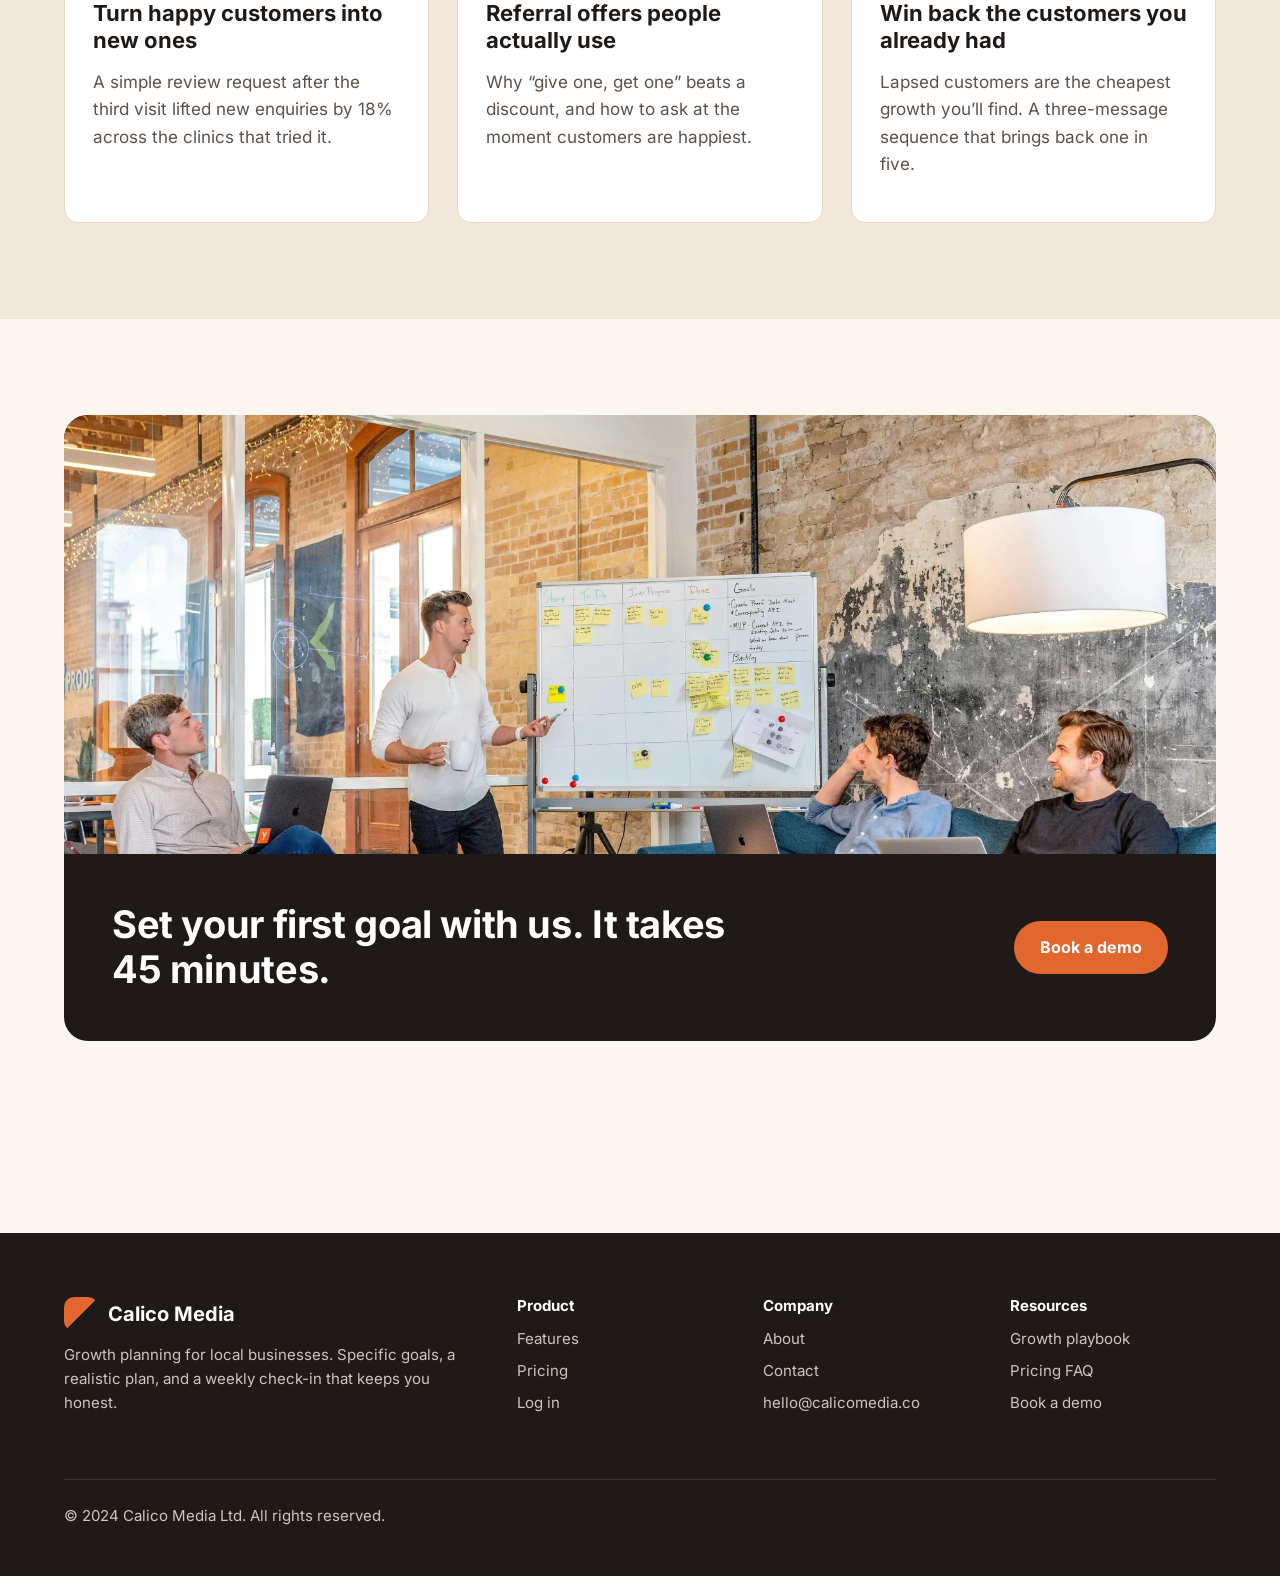
==== commit 52cb39b1: "Remove unnecessary code" ====
--- a/public/index.html
+++ b/public/index.html
@@ -5,8 +5,6 @@
   <meta name="viewport" content="width=device-width, initial-scale=1">
   <title>Calico Media | Growth planning for local businesses</title>
   <meta name="description" content="Calico helps local businesses grow their customer base with specific, measurable, realistic goals and a rapid growth plan you can run every week.">
-  <link rel="preconnect" href="fonts/inter-v20-latin-700.woff2">
-  <link rel="preconnect" href="fonts/inter-v20-latin-regular.woff2">
   <link rel="stylesheet" href="css/styles.css">
   <script src="js/main.js"></script>
 </head>
@@ -60,7 +58,7 @@
           </div>
         </div>
         <div class="hero-media">
-          <img class="hero-image" src="images/hero-weekly-plan.webp" srcset="images/hero-weekly-plan-small.webp, 768w" sizes="(max-width: 768px) 100vw" alt="A business owner at her desk with a laptop and an open planner">
+          <img class="hero-image" src="images/hero-weekly-plan.webp" srcset="images/hero-weekly-plan-small.webp 768w, images/hero-weekly-plan.webp 3600w" sizes="(max-width: 768px) 100vw, 3600px" alt="A business owner at her desk with a laptop and an open planner">
         </div>
       </div>
     </section>
@@ -88,7 +86,7 @@
 
         <div class="feature-row">
           <div class="feature-media">
-            <img src="images/feature-goal-builder.webp" srcset="images/feature-goal-builder-small.webp, 768w" sizes="(max-width: 768px) 100vw" alt="Growth charts on a laptop and phone beside a cup of tea" loading="lazy">
+            <img src="images/feature-goal-builder.webp" srcset="images/feature-goal-builder-small.webp 768w, images/feature-goal-builder.webp 3200w" sizes="(max-width: 768px) 100vw, 3200px" alt="Growth charts on a laptop and phone beside a cup of tea" loading="lazy">
           </div>
           <div>
             <h3>Goal builder</h3>
@@ -99,7 +97,7 @@
 
         <div class="feature-row feature-row--reverse">
           <div class="feature-media">
-            <img src="images/feature-growth-plan.webp" srcset="images/feature-growth-plan-small.webp, 768w" sizes="(max-width: 768px) 100vw" alt="An open planner showing the weeks ahead" loading="lazy">
+            <img src="images/feature-growth-plan.webp" srcset="images/feature-growth-plan-small.webp 768w, images/feature-growth-plan.webp 3200w" sizes="(max-width: 768px) 100vw, 3200px" alt="An open planner showing the weeks ahead" loading="lazy">
           </div>
           <div>
             <h3>Rapid growth plans</h3>
@@ -110,7 +108,7 @@
 
         <div class="feature-row">
           <div class="feature-media">
-            <img src="images/feature-monday-checkin.webp" srcset="images/feature-monday-checkin-small.webp, 768w" sizes="(max-width: 768px) 100vw" alt="Checking a phone over coffee on a Monday morning" loading="lazy">
+            <img src="images/feature-monday-checkin.webp" srcset="images/feature-monday-checkin-small.webp 768w, images/feature-monday-checkin.webp 3200w" sizes="(max-width: 768px) 100vw, 3200px" alt="Checking a phone over coffee on a Monday morning" loading="lazy">
           </div>
           <div>
             <h3>Monday check-ins</h3>
@@ -130,7 +128,7 @@
         </div>
         <div class="playbook-grid">
           <article class="card">
-            <img src="images/playbook-reviews.webp" srcset="images/playbook-reviews-small.webp, 768w" sizes="(max-width: 768px) 100vw" alt="A customer typing a review on their phone" loading="lazy">
+            <img src="images/playbook-reviews.webp" srcset="images/playbook-reviews-small.webp 768w, images/playbook-reviews.webp 3000w" sizes="(max-width: 768px) 100vw, 3000px"  alt="A customer typing a review on their phone" loading="lazy">
             <div class="card-body">
               <span class="card-tag">Reviews</span>
               <h3>Turn happy customers into new ones</h3>
@@ -138,7 +136,7 @@
             </div>
           </article>
           <article class="card">
-            <img src="images/playbook-referrals.webp" srcset="images/playbook-referrals-small.webp, 768w" sizes="(max-width: 768px) 100vw" alt="A group class stretching together in a yoga studio" loading="lazy">
+            <img src="images/playbook-referrals.webp" srcset="images/playbook-referrals-small.webp 768w, images/playbook-referrals.webp 3000w" sizes="(max-width: 768px) 100vw, 3000px" alt="A group class stretching together in a yoga studio" loading="lazy">
             <div class="card-body">
               <span class="card-tag">Referrals</span>
               <h3>Referral offers people actually use</h3>
@@ -146,7 +144,7 @@
             </div>
           </article>
           <article class="card">
-            <img src="images/playbook-rebooking.webp" srcset="images/playbook-rebooking-small.webp, 768w" sizes="(max-width: 768px) 100vw" alt="A customer at the front desk booking her next visit" loading="lazy">
+            <img src="images/playbook-rebooking.webp" srcset="images/playbook-rebooking-small.webp 768w, images/playbook-rebooking.webp 3000w" sizes="(max-width: 768px) 100vw, 3000px" alt="A customer at the front desk booking her next visit" loading="lazy">
             <div class="card-body">
               <span class="card-tag">Retention</span>
               <h3>Win back the customers you already had</h3>
@@ -160,7 +158,7 @@
     <section class="section">
       <div class="container">
         <div class="cta-band">
-          <img src="images/team-workshop.webp" srcset="images/team-workshop-small.webp, 768w" sizes="(max-width: 768px) 100vw" alt="The Calico Media team planning around a whiteboard" loading="lazy">
+          <img src="images/team-workshop.webp" srcset="images/team-workshop-small.webp 768w, images/team-workshop.webp 3600w" sizes="(max-width: 768px) 100vw, 3600px" alt="The Calico Media team planning around a whiteboard" loading="lazy">
           <div class="cta-body">
             <h2>Set your first goal with us. It takes 45 minutes.</h2>
             <a class="btn" href="contact.html">Book a demo</a>
--- a/public/css/styles.css
+++ b/public/css/styles.css
@@ -847,15 +847,6 @@
   .hero-image {
     text-align: left;
   }
-  .playbook-grid {
-    display: flex;
-    justify-content: flex-start;
-    align-items: center;
-    flex-wrap: wrap;
-  }
-  .playbook-grid .card {
-    width: calc(95% / 2);
-  }
 }
 
 @media (max-width: 768px) {
@@ -880,9 +871,7 @@
   .feature-row--reverse .feature-media {
     order: 0;
   }
-  .playbook-grid .card {
-    width: 100%;
-  }
+  
   .card-grid {
     grid-template-columns: repeat(2, 1fr);
   }
